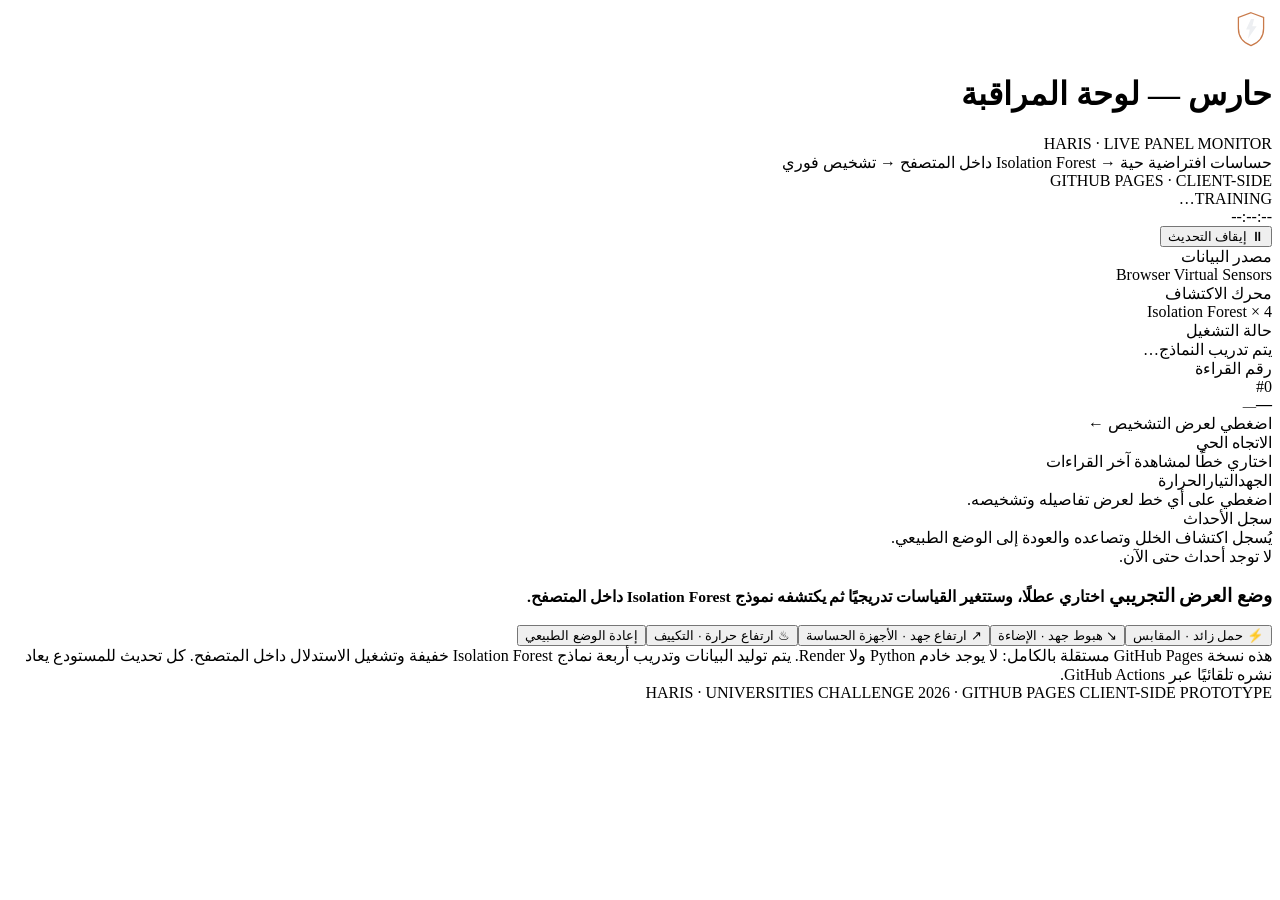
==== docs/index.html @ aaab3820 "Add GitHub Pages dashboard shell" ====
<!doctype html>
<html lang="ar" dir="rtl">
<head>
<meta charset="utf-8">
<meta name="viewport" content="width=device-width,initial-scale=1">
<meta name="theme-color" content="#0A0E13">
<title>حارس — لوحة المراقبة الحية</title>
<link rel="stylesheet" href="styles.css">
</head>
<body>
<div class="wrap">
<header><div class="brand"><svg width="42" height="42" viewBox="0 0 230 230" fill="none"><path d="M115 26 L184 52 V112 C184 158 156 190 115 206 C74 190 46 158 46 112 V52 Z" stroke="#C97A4A" stroke-width="7"/><path d="M115 60 L88 118 H108 L98 168 L146 100 H122 L132 60 Z" fill="#EDEFF2"/></svg><div><h1>حارس <span>— لوحة المراقبة</span></h1><div class="en">HARIS · LIVE PANEL MONITOR</div><div class="sub">حساسات افتراضية حية → Isolation Forest داخل المتصفح → تشخيص فوري</div></div></div><div class="controls"><div class="chip">GITHUB PAGES · CLIENT-SIDE</div><div class="chip live"><span class="dot"></span><span id="liveText">TRAINING…</span></div><div class="clock" id="clock">--:--:--</div><button class="btn active" id="play">⏸ إيقاف التحديث</button></div></header>
<section class="meta-strip"><div class="meta"><div class="k">مصدر البيانات</div><div class="v">Browser Virtual Sensors</div></div><div class="meta"><div class="k">محرك الاكتشاف</div><div class="v">Isolation Forest × 4</div></div><div class="meta"><div class="k">حالة التشغيل</div><div class="v" id="connection">يتم تدريب النماذج…</div></div><div class="meta"><div class="k">رقم القراءة</div><div class="v mono" id="seq">#0</div></div></section>
<section class="banner" id="banner"><div><b id="bannerTitle">—</b><small id="bannerSub">—</small></div><span>اضغطي لعرض التشخيص ←</span></section>
<section class="grid" id="grid"></section>
<section class="panel"><div class="panel-head"><div><div class="title" id="trendTitle">الاتجاه الحي</div><div class="panel-sub" id="trendSub">اختاري خطًا لمشاهدة آخر القراءات</div></div><div class="legend"><span><i style="background:var(--blue)"></i>الجهد</span><span><i style="background:var(--amber)"></i>التيار</span><span><i style="background:var(--red)"></i>الحرارة</span></div></div><div class="trend" id="trend"></div></section>
<section class="panel" id="diag"><div class="empty">اضغطي على أي خط لعرض تفاصيله وتشخيصه.</div></section>
<section class="panel"><div class="panel-head"><div><div class="title">سجل الأحداث</div><div class="panel-sub">يُسجل اكتشاف الخلل وتصاعده والعودة إلى الوضع الطبيعي.</div></div></div><div class="events" id="events"><div class="empty">لا توجد أحداث حتى الآن.</div></div></section>
<section class="demo"><h3>وضع العرض التجريبي <small>اختاري عطلًا، وستتغير القياسات تدريجيًا ثم يكتشفه نموذج Isolation Forest داخل المتصفح.</small></h3><div class="demo-row"><button class="fault" data-fault="overload">⚡ حمل زائد · المقابس</button><button class="fault" data-fault="voltage_drop">↘ هبوط جهد · الإضاءة</button><button class="fault" data-fault="voltage_spike">↗ ارتفاع جهد · الأجهزة الحساسة</button><button class="fault" data-fault="overheat">♨ ارتفاع حرارة · التكييف</button><button class="reset" id="reset">إعادة الوضع الطبيعي</button></div><div class="note">هذه نسخة GitHub Pages مستقلة بالكامل: لا يوجد خادم Python ولا Render. يتم توليد البيانات وتدريب أربعة نماذج Isolation Forest خفيفة وتشغيل الاستدلال داخل المتصفح. كل تحديث للمستودع يعاد نشره تلقائيًا عبر GitHub Actions.</div></section>
<footer>HARIS · UNIVERSITIES CHALLENGE 2026 · GITHUB PAGES CLIENT-SIDE PROTOTYPE</footer>
</div>
<script src="app.js" defer></script>
</body>
</html>
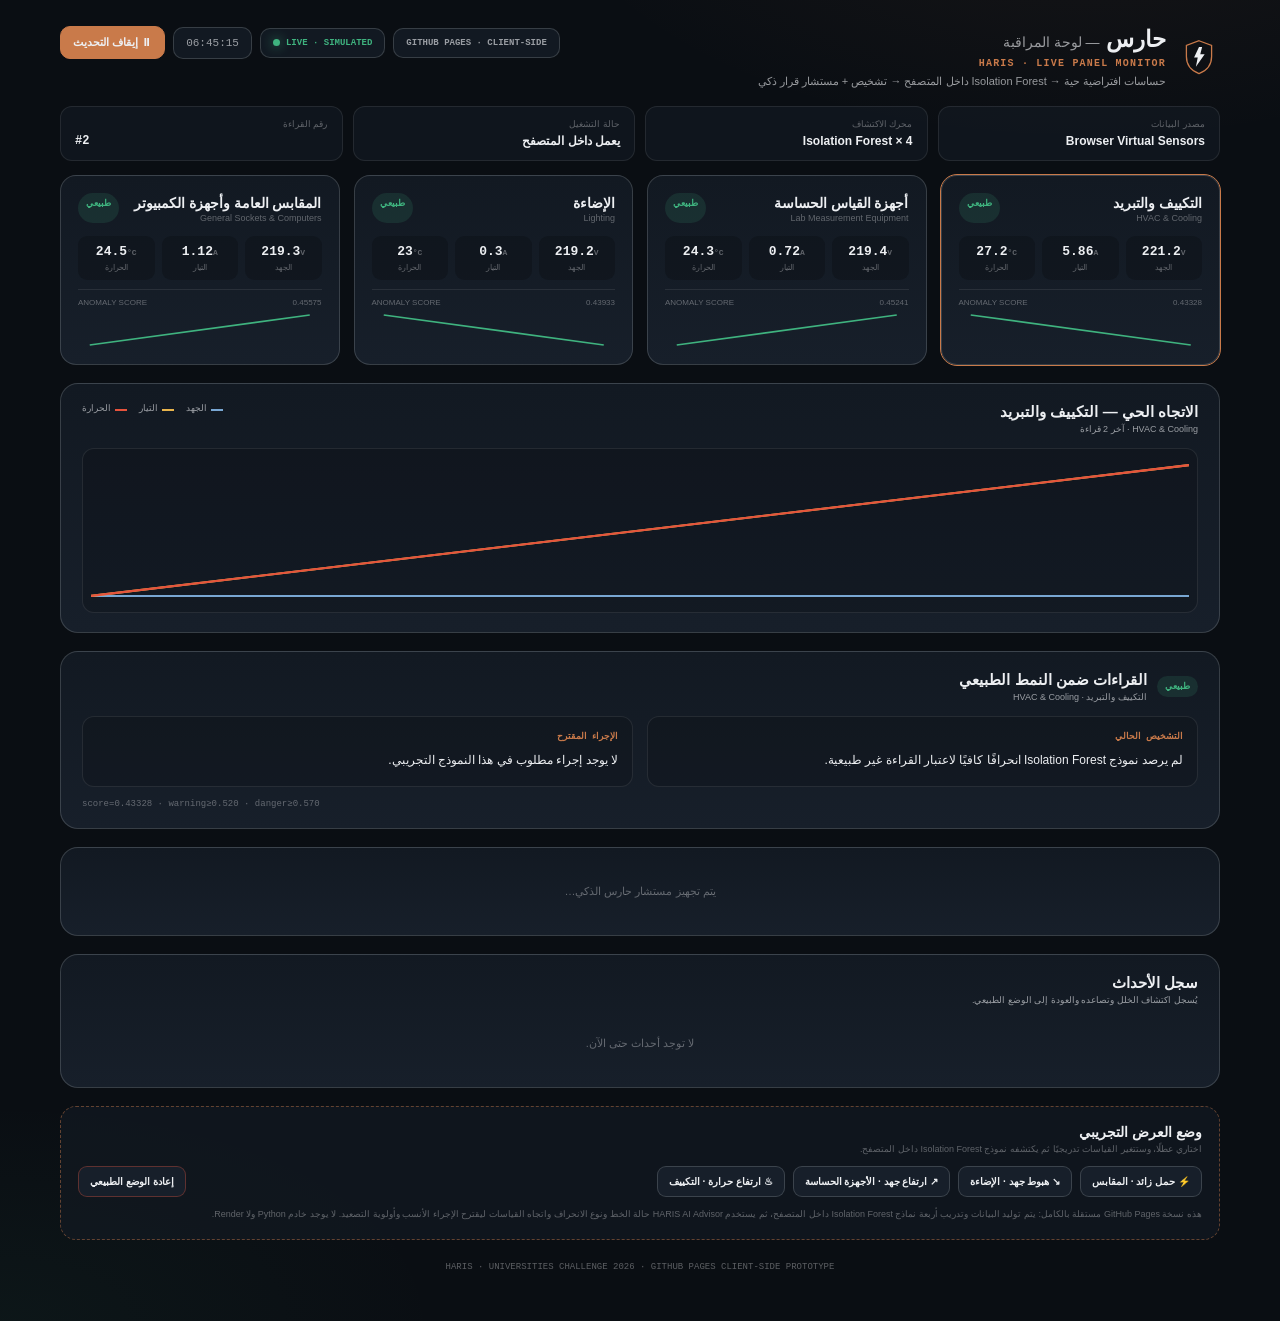
==== commit 3d0df82a: "Add HARIS AI Advisor panel" ====
--- a/docs/index.html
+++ b/docs/index.html
@@ -6,19 +6,22 @@
 <meta name="theme-color" content="#0A0E13">
 <title>حارس — لوحة المراقبة الحية</title>
 <link rel="stylesheet" href="styles.css">
+<link rel="stylesheet" href="ai-advisor.css">
 </head>
 <body>
 <div class="wrap">
-<header><div class="brand"><svg width="42" height="42" viewBox="0 0 230 230" fill="none"><path d="M115 26 L184 52 V112 C184 158 156 190 115 206 C74 190 46 158 46 112 V52 Z" stroke="#C97A4A" stroke-width="7"/><path d="M115 60 L88 118 H108 L98 168 L146 100 H122 L132 60 Z" fill="#EDEFF2"/></svg><div><h1>حارس <span>— لوحة المراقبة</span></h1><div class="en">HARIS · LIVE PANEL MONITOR</div><div class="sub">حساسات افتراضية حية → Isolation Forest داخل المتصفح → تشخيص فوري</div></div></div><div class="controls"><div class="chip">GITHUB PAGES · CLIENT-SIDE</div><div class="chip live"><span class="dot"></span><span id="liveText">TRAINING…</span></div><div class="clock" id="clock">--:--:--</div><button class="btn active" id="play">⏸ إيقاف التحديث</button></div></header>
+<header><div class="brand"><svg width="42" height="42" viewBox="0 0 230 230" fill="none"><path d="M115 26 L184 52 V112 C184 158 156 190 115 206 C74 190 46 158 46 112 V52 Z" stroke="#C97A4A" stroke-width="7"/><path d="M115 60 L88 118 H108 L98 168 L146 100 H122 L132 60 Z" fill="#EDEFF2"/></svg><div><h1>حارس <span>— لوحة المراقبة</span></h1><div class="en">HARIS · LIVE PANEL MONITOR</div><div class="sub">حساسات افتراضية حية → Isolation Forest داخل المتصفح → تشخيص + مستشار قرار ذكي</div></div></div><div class="controls"><div class="chip">GITHUB PAGES · CLIENT-SIDE</div><div class="chip live"><span class="dot"></span><span id="liveText">TRAINING…</span></div><div class="clock" id="clock">--:--:--</div><button class="btn active" id="play">⏸ إيقاف التحديث</button></div></header>
 <section class="meta-strip"><div class="meta"><div class="k">مصدر البيانات</div><div class="v">Browser Virtual Sensors</div></div><div class="meta"><div class="k">محرك الاكتشاف</div><div class="v">Isolation Forest × 4</div></div><div class="meta"><div class="k">حالة التشغيل</div><div class="v" id="connection">يتم تدريب النماذج…</div></div><div class="meta"><div class="k">رقم القراءة</div><div class="v mono" id="seq">#0</div></div></section>
 <section class="banner" id="banner"><div><b id="bannerTitle">—</b><small id="bannerSub">—</small></div><span>اضغطي لعرض التشخيص ←</span></section>
 <section class="grid" id="grid"></section>
 <section class="panel"><div class="panel-head"><div><div class="title" id="trendTitle">الاتجاه الحي</div><div class="panel-sub" id="trendSub">اختاري خطًا لمشاهدة آخر القراءات</div></div><div class="legend"><span><i style="background:var(--blue)"></i>الجهد</span><span><i style="background:var(--amber)"></i>التيار</span><span><i style="background:var(--red)"></i>الحرارة</span></div></div><div class="trend" id="trend"></div></section>
 <section class="panel" id="diag"><div class="empty">اضغطي على أي خط لعرض تفاصيله وتشخيصه.</div></section>
+<section class="panel ai-panel" id="aiAdvisor"><div class="empty">يتم تجهيز مستشار حارس الذكي…</div></section>
 <section class="panel"><div class="panel-head"><div><div class="title">سجل الأحداث</div><div class="panel-sub">يُسجل اكتشاف الخلل وتصاعده والعودة إلى الوضع الطبيعي.</div></div></div><div class="events" id="events"><div class="empty">لا توجد أحداث حتى الآن.</div></div></section>
-<section class="demo"><h3>وضع العرض التجريبي <small>اختاري عطلًا، وستتغير القياسات تدريجيًا ثم يكتشفه نموذج Isolation Forest داخل المتصفح.</small></h3><div class="demo-row"><button class="fault" data-fault="overload">⚡ حمل زائد · المقابس</button><button class="fault" data-fault="voltage_drop">↘ هبوط جهد · الإضاءة</button><button class="fault" data-fault="voltage_spike">↗ ارتفاع جهد · الأجهزة الحساسة</button><button class="fault" data-fault="overheat">♨ ارتفاع حرارة · التكييف</button><button class="reset" id="reset">إعادة الوضع الطبيعي</button></div><div class="note">هذه نسخة GitHub Pages مستقلة بالكامل: لا يوجد خادم Python ولا Render. يتم توليد البيانات وتدريب أربعة نماذج Isolation Forest خفيفة وتشغيل الاستدلال داخل المتصفح. كل تحديث للمستودع يعاد نشره تلقائيًا عبر GitHub Actions.</div></section>
+<section class="demo"><h3>وضع العرض التجريبي <small>اختاري عطلًا، وستتغير القياسات تدريجيًا ثم يكتشفه نموذج Isolation Forest داخل المتصفح.</small></h3><div class="demo-row"><button class="fault" data-fault="overload">⚡ حمل زائد · المقابس</button><button class="fault" data-fault="voltage_drop">↘ هبوط جهد · الإضاءة</button><button class="fault" data-fault="voltage_spike">↗ ارتفاع جهد · الأجهزة الحساسة</button><button class="fault" data-fault="overheat">♨ ارتفاع حرارة · التكييف</button><button class="reset" id="reset">إعادة الوضع الطبيعي</button></div><div class="note">هذه نسخة GitHub Pages مستقلة بالكامل: يتم توليد البيانات وتدريب أربعة نماذج Isolation Forest داخل المتصفح، ثم يستخدم HARIS AI Advisor حالة الخط ونوع الانحراف واتجاه القياسات ليقترح الإجراء الأنسب وأولوية التصعيد. لا يوجد خادم Python ولا Render.</div></section>
 <footer>HARIS · UNIVERSITIES CHALLENGE 2026 · GITHUB PAGES CLIENT-SIDE PROTOTYPE</footer>
 </div>
 <script src="app.js" defer></script>
+<script src="ai-advisor.js" defer></script>
 </body>
 </html>
--- a/docs/styles.css
+++ b/docs/styles.css
@@ -0,0 +1,8 @@
+:root{--ink:#0A0E13;--panel:#121922;--panel2:#171F2A;--line:rgba(237,239,242,.09);--strong:rgba(237,239,242,.17);--copper:#C97A4A;--green:#3FB37F;--amber:#E8B44C;--red:#E6533C;--blue:#79A7D3;--mist:#EDEFF2;--dim:rgba(237,239,242,.62);--faint:rgba(237,239,242,.36)}
+*{box-sizing:border-box}body{margin:0;min-height:100vh;background:radial-gradient(1000px 500px at 85% -10%,rgba(201,122,74,.07),transparent 55%),radial-gradient(800px 400px at 0 100%,rgba(63,179,127,.05),transparent 55%),var(--ink);color:var(--mist);font-family:Tahoma,"Segoe UI",Arial,sans-serif;padding:26px 18px 50px}.wrap{max-width:1160px;margin:auto}
+header{display:flex;justify-content:space-between;align-items:flex-start;gap:18px;flex-wrap:wrap;margin-bottom:18px}.brand{display:flex;gap:12px;align-items:center}.brand h1{font-size:23px;margin:0}.brand h1 span{font-size:14px;color:var(--dim);font-weight:400}.en{font:700 10px/1.5 ui-monospace,Consolas,monospace;letter-spacing:.12em;color:var(--copper);margin-top:3px}.sub{font-size:11px;color:var(--dim);margin-top:4px}.controls{display:flex;gap:8px;align-items:center;flex-wrap:wrap}.chip,.clock,.btn{border:1px solid var(--strong);background:var(--panel);border-radius:10px;padding:9px 12px;font-size:11px}.chip{font:700 9px ui-monospace,Consolas,monospace;color:var(--dim);direction:ltr}.live{color:var(--green);display:flex;align-items:center;gap:6px}.dot{width:7px;height:7px;border-radius:50%;background:var(--green);box-shadow:0 0 12px rgba(63,179,127,.8);animation:blink 1.4s infinite}@keyframes blink{50%{opacity:.35}}.clock{direction:ltr;font-family:ui-monospace,Consolas,monospace;color:var(--dim)}.btn{font-family:inherit;color:var(--mist);cursor:pointer;font-weight:700}.btn.active{background:var(--copper);border-color:var(--copper)}
+.meta-strip{display:grid;grid-template-columns:repeat(4,1fr);gap:10px;margin-bottom:14px}.meta{background:rgba(18,25,34,.72);border:1px solid var(--line);border-radius:12px;padding:12px 14px}.meta .k{font-size:9px;color:var(--faint);margin-bottom:5px}.meta .v{font-size:12px;font-weight:700}.mono{font-family:ui-monospace,Consolas,monospace;direction:ltr}
+.banner{display:none;justify-content:space-between;align-items:center;gap:12px;padding:12px 15px;border-radius:13px;margin-bottom:14px;cursor:pointer}.banner.show{display:flex}.banner.warning{background:rgba(232,180,76,.1);border:1px solid rgba(232,180,76,.48)}.banner.danger{background:rgba(230,83,60,.12);border:1px solid rgba(230,83,60,.6);animation:pulse 1.5s ease-in-out infinite}.banner b{font-size:13px}.banner small{display:block;color:var(--dim);margin-top:3px}@keyframes pulse{50%{box-shadow:0 0 30px rgba(230,83,60,.18)}}
+.grid{display:grid;grid-template-columns:repeat(4,1fr);gap:14px;margin-bottom:18px}.card{background:linear-gradient(180deg,var(--panel),var(--panel2));border:1px solid var(--strong);border-radius:16px;padding:17px;cursor:pointer;transition:.2s}.card:hover{transform:translateY(-2px);border-color:rgba(201,122,74,.5)}.card.selected{outline:1px solid var(--copper)}.card[data-status=warning]{border-color:rgba(232,180,76,.52)}.card[data-status=danger]{border-color:rgba(230,83,60,.65);box-shadow:0 0 26px rgba(230,83,60,.12)}.card-top{display:flex;justify-content:space-between;gap:8px;margin-bottom:13px}.name{font-weight:800;font-size:14px;line-height:1.45}.name small{display:block;color:var(--faint);font:9px Arial,sans-serif;direction:ltr;text-align:right}.pill{font:700 9px ui-monospace,Consolas,monospace;padding:5px 8px;border-radius:20px;white-space:nowrap}.pill.normal{color:var(--green);background:rgba(63,179,127,.14)}.pill.warning{color:var(--amber);background:rgba(232,180,76,.14)}.pill.danger{color:var(--red);background:rgba(230,83,60,.17)}.readouts{display:grid;grid-template-columns:repeat(3,1fr);gap:7px}.readout{background:rgba(0,0,0,.2);border-radius:9px;padding:8px 5px;text-align:center}.readout .v{font:700 13px ui-monospace,Consolas,monospace;direction:ltr}.readout .u{font-size:8px;color:var(--faint)}.readout .k{font-size:8px;color:var(--faint);margin-top:4px}.score{margin-top:9px;padding-top:8px;border-top:1px solid var(--line);display:flex;justify-content:space-between;font-size:8px;color:var(--faint);direction:ltr}.spark{height:34px;margin-top:6px}.spark svg{width:100%;height:34px;display:block}.spark path{fill:none;stroke:currentColor;stroke-width:1.7}.card[data-status=normal] .spark{color:var(--green)}.card[data-status=warning] .spark{color:var(--amber)}.card[data-status=danger] .spark{color:var(--red)}
+.panel{background:linear-gradient(180deg,var(--panel),var(--panel2));border:1px solid var(--strong);border-radius:18px;padding:19px 21px;margin-bottom:18px}.panel-head{display:flex;justify-content:space-between;gap:10px;flex-wrap:wrap;margin-bottom:14px}.title{font-size:15px;font-weight:800}.panel-sub{font-size:9px;color:var(--dim);margin-top:3px}.legend{display:flex;gap:12px;font-size:9px;color:var(--dim)}.legend i{width:12px;height:2px;display:inline-block;margin-left:4px}.trend{height:165px;background:rgba(0,0,0,.15);border:1px solid var(--line);border-radius:12px;padding:8px}.trend svg{width:100%;height:100%}.diag-head{display:flex;align-items:center;gap:10px;margin-bottom:14px}.diag-grid{display:grid;grid-template-columns:1fr 1fr;gap:14px}.block{background:rgba(0,0,0,.14);border:1px solid var(--line);border-radius:12px;padding:14px}.block .k{font:700 9px ui-monospace,Consolas,monospace;color:var(--copper);margin-bottom:7px}.block .v{font-size:12px;line-height:1.9}.tech{margin-top:12px;color:var(--faint);font:9px ui-monospace,Consolas,monospace;direction:ltr;text-align:left}.events{display:grid;gap:7px}.event{display:grid;grid-template-columns:75px 1fr 95px 210px;gap:10px;align-items:center;background:rgba(0,0,0,.14);border:1px solid var(--line);border-radius:10px;padding:10px 12px;font-size:9px}.empty{text-align:center;color:var(--faint);padding:18px;font-size:11px}.demo{background:rgba(18,25,34,.72);border:1px dashed rgba(201,122,74,.45);border-radius:16px;padding:17px}.demo h3{font-size:14px;margin:0 0 12px}.demo h3 small{display:block;color:var(--faint);font-size:9px;font-weight:400;margin-top:4px}.demo-row{display:flex;gap:8px;flex-wrap:wrap}.fault,.reset{background:var(--panel2);border:1px solid var(--strong);color:var(--mist);border-radius:9px;padding:9px 11px;font-family:inherit;font-weight:700;font-size:10px;cursor:pointer}.fault:hover{border-color:var(--amber)}.reset{margin-right:auto;border-color:rgba(230,83,60,.35)}.note{font-size:9px;color:var(--faint);margin-top:10px;line-height:1.7}footer{text-align:center;margin-top:22px;color:var(--faint);font:9px ui-monospace,Consolas,monospace;direction:ltr}
+@media(max-width:940px){.grid{grid-template-columns:repeat(2,1fr)}.meta-strip{grid-template-columns:repeat(2,1fr)}.event{grid-template-columns:70px 1fr 90px}.event>:last-child{grid-column:2/4}}@media(max-width:600px){body{padding:18px 12px 40px}.grid{grid-template-columns:1fr}.meta-strip{grid-template-columns:1fr 1fr}.diag-grid{grid-template-columns:1fr}.event{grid-template-columns:65px 1fr}.event>:nth-child(3),.event>:last-child{grid-column:2}.reset{margin-right:0}}
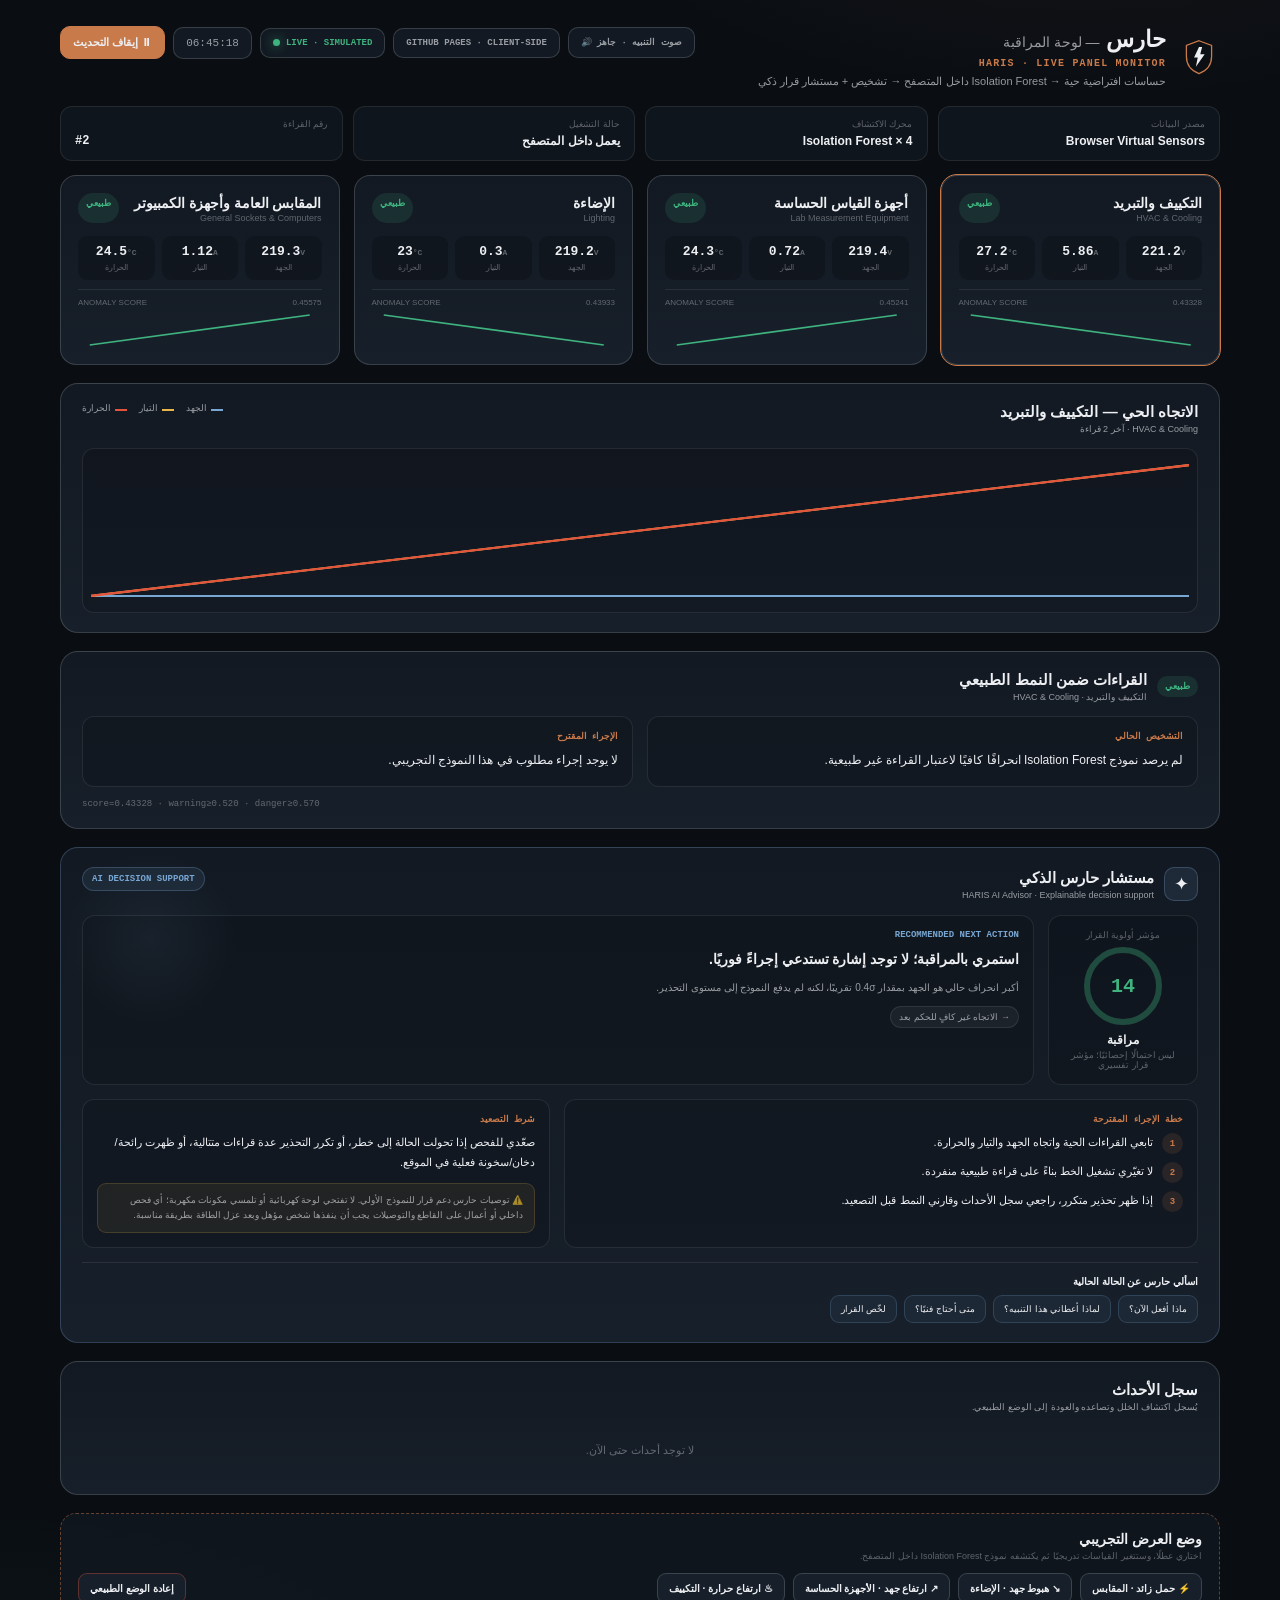
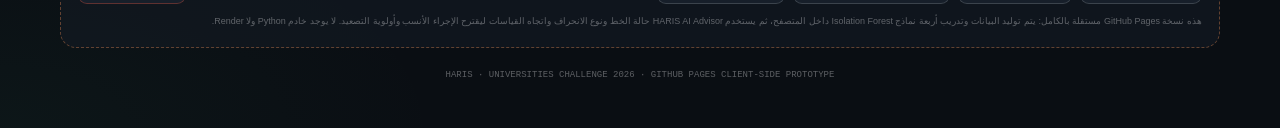
==== commit dd5eabfd: "Enable fault alert sound on GitHub Pages" ====
--- a/docs/index.html
+++ b/docs/index.html
@@ -22,6 +22,7 @@
 <footer>HARIS · UNIVERSITIES CHALLENGE 2026 · GITHUB PAGES CLIENT-SIDE PROTOTYPE</footer>
 </div>
 <script src="app.js" defer></script>
+<script src="audio-alert.js" defer></script>
 <script src="ai-advisor.js" defer></script>
 </body>
 </html>
--- a/docs/ai-advisor.css
+++ b/docs/ai-advisor.css
@@ -0,0 +1,10 @@
+/* HARIS AI Advisor */
+.ai-panel{position:relative;overflow:hidden;border-color:rgba(121,167,211,.28)}
+.ai-panel:before{content:"";position:absolute;inset:0 auto auto 0;width:180px;height:180px;background:radial-gradient(circle,rgba(121,167,211,.08),transparent 68%);pointer-events:none}
+.ai-head{display:flex;justify-content:space-between;gap:14px;align-items:flex-start;margin-bottom:14px;position:relative}
+.ai-brand{display:flex;gap:10px;align-items:center}.ai-icon{width:34px;height:34px;border-radius:10px;display:grid;place-items:center;background:rgba(121,167,211,.12);border:1px solid rgba(121,167,211,.28);font-size:18px}.ai-name{font-size:15px;font-weight:800}.ai-name small{display:block;font-size:9px;font-weight:400;color:var(--dim);margin-top:3px}.ai-tag{font:700 9px ui-monospace,Consolas,monospace;color:var(--blue);background:rgba(121,167,211,.10);border:1px solid rgba(121,167,211,.28);padding:6px 9px;border-radius:20px;direction:ltr;white-space:nowrap}
+.ai-summary{display:grid;grid-template-columns:150px 1fr;gap:14px;margin-bottom:14px}.priority-card{background:rgba(0,0,0,.16);border:1px solid var(--line);border-radius:13px;padding:14px;text-align:center}.priority-card .k{font-size:9px;color:var(--faint);margin-bottom:7px}.priority-card .score-ring{width:78px;height:78px;margin:0 auto 8px;border-radius:50%;display:grid;place-items:center;border:6px solid rgba(237,239,242,.08);font:800 20px ui-monospace,Consolas,monospace;direction:ltr}.priority-card.normal .score-ring{border-color:rgba(63,179,127,.35);color:var(--green)}.priority-card.warning .score-ring{border-color:rgba(232,180,76,.45);color:var(--amber)}.priority-card.danger .score-ring{border-color:rgba(230,83,60,.50);color:var(--red)}.priority-label{font-size:12px;font-weight:800}.priority-sub{font-size:9px;color:var(--faint);margin-top:3px}
+.ai-main{background:rgba(0,0,0,.14);border:1px solid var(--line);border-radius:13px;padding:14px}.ai-main .k{font:700 9px ui-monospace,Consolas,monospace;color:var(--blue);margin-bottom:7px}.ai-main .headline{font-size:14px;font-weight:800;line-height:1.8}.ai-main .why{font-size:10px;color:var(--dim);line-height:1.8;margin-top:7px}.trend-chip{display:inline-flex;align-items:center;gap:5px;margin-top:9px;font-size:9px;padding:5px 8px;border-radius:20px;background:rgba(237,239,242,.05);border:1px solid var(--line)}.trend-chip.worse{color:var(--red)}.trend-chip.better{color:var(--green)}.trend-chip.stable{color:var(--dim)}
+.ai-grid{display:grid;grid-template-columns:1.15fr .85fr;gap:14px}.ai-steps,.ai-escalate{background:rgba(0,0,0,.14);border:1px solid var(--line);border-radius:12px;padding:14px}.ai-steps .k,.ai-escalate .k{font:700 9px ui-monospace,Consolas,monospace;color:var(--copper);margin-bottom:8px}.step{display:flex;gap:9px;align-items:flex-start;margin:8px 0;font-size:11px;line-height:1.7}.step-num{min-width:21px;height:21px;border-radius:50%;display:grid;place-items:center;background:rgba(201,122,74,.13);color:var(--copper);font:700 9px ui-monospace,Consolas,monospace}.ai-escalate .v{font-size:11px;line-height:1.8}.ai-safety{margin-top:10px;padding:9px 11px;border-radius:9px;background:rgba(232,180,76,.07);border:1px solid rgba(232,180,76,.18);font-size:9px;color:var(--dim);line-height:1.7}
+.ai-ask{margin-top:14px;padding-top:13px;border-top:1px solid var(--line)}.ai-ask-title{font-size:10px;font-weight:800;margin-bottom:8px}.ai-quick{display:flex;gap:7px;flex-wrap:wrap}.ai-q{background:rgba(121,167,211,.07);border:1px solid rgba(121,167,211,.22);color:var(--mist);border-radius:9px;padding:8px 10px;font-family:inherit;font-size:9px;cursor:pointer}.ai-q:hover{border-color:var(--blue)}.ai-answer{margin-top:9px;display:none;background:rgba(121,167,211,.06);border:1px solid rgba(121,167,211,.16);border-radius:10px;padding:11px 12px;font-size:10px;line-height:1.9}.ai-answer.show{display:block}.ai-answer b{color:var(--blue)}
+@media(max-width:700px){.ai-summary,.ai-grid{grid-template-columns:1fr}.priority-card{display:grid;grid-template-columns:auto 1fr;align-items:center;text-align:right;gap:12px}.priority-card .score-ring{margin:0}.ai-head{align-items:center}}
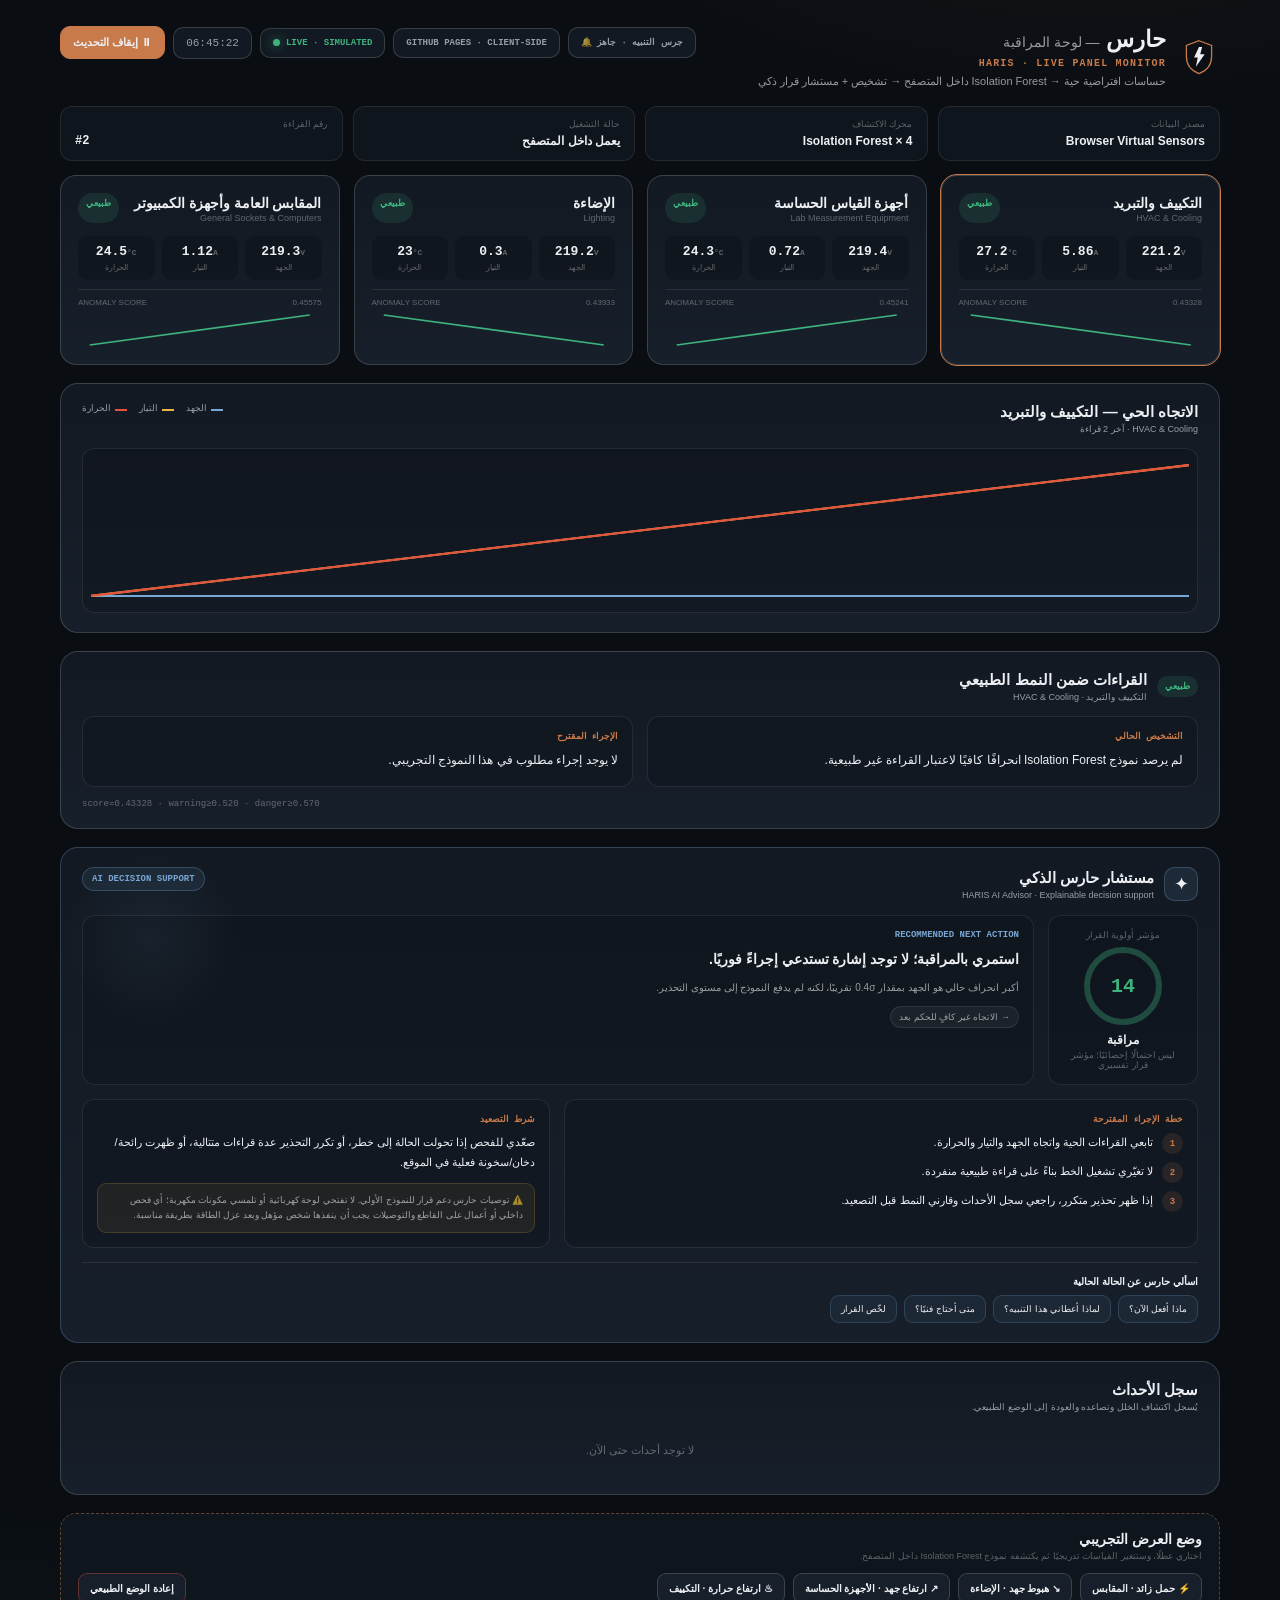
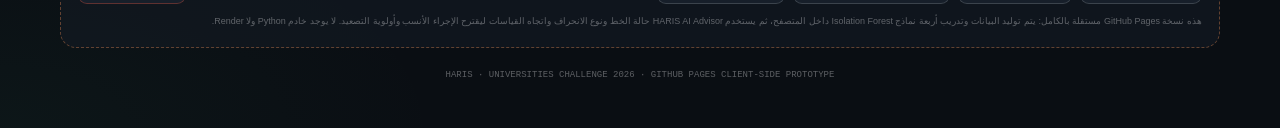
==== commit 9884c9d2: "Force browsers to load persistent alarm update" ====
--- a/docs/index.html
+++ b/docs/index.html
@@ -22,7 +22,7 @@
 <footer>HARIS · UNIVERSITIES CHALLENGE 2026 · GITHUB PAGES CLIENT-SIDE PROTOTYPE</footer>
 </div>
 <script src="app.js" defer></script>
-<script src="audio-alert.js" defer></script>
+<script src="audio-alert.js?v=4" defer></script>
 <script src="ai-advisor.js" defer></script>
 </body>
 </html>
